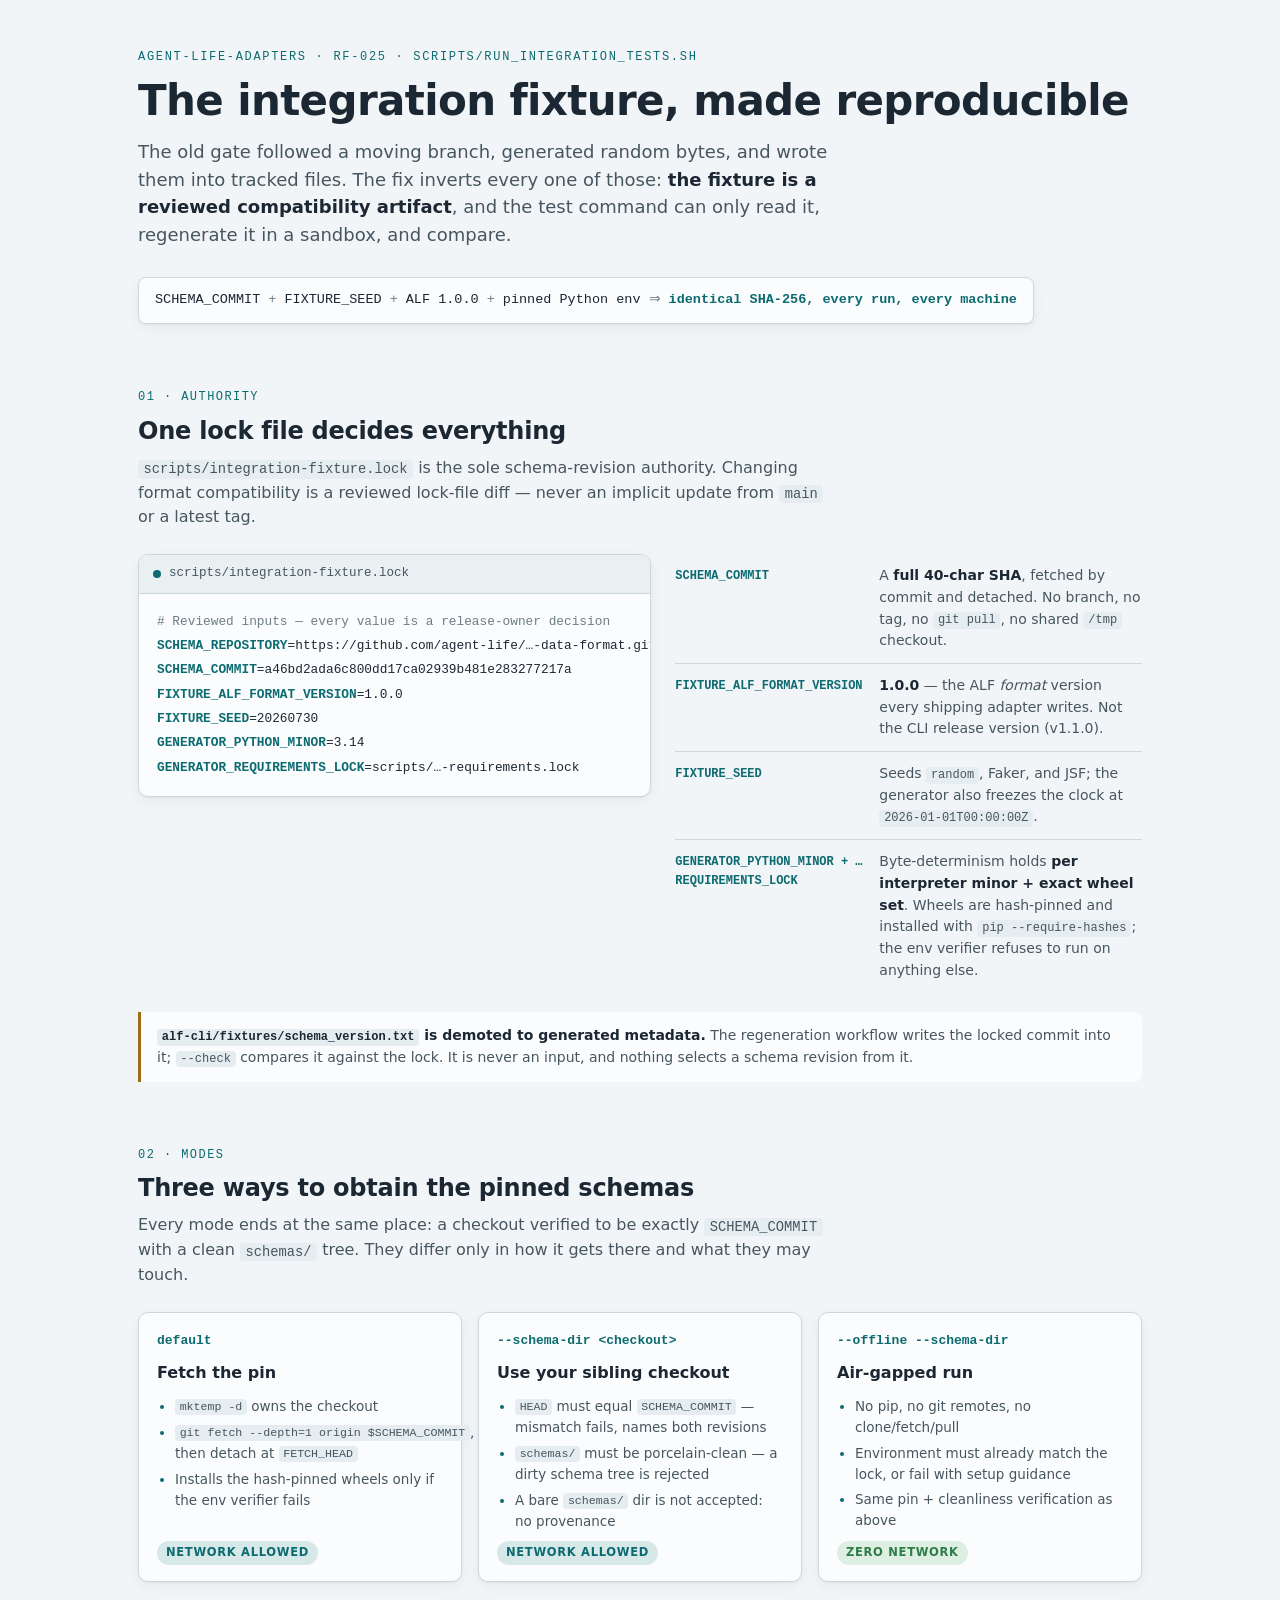
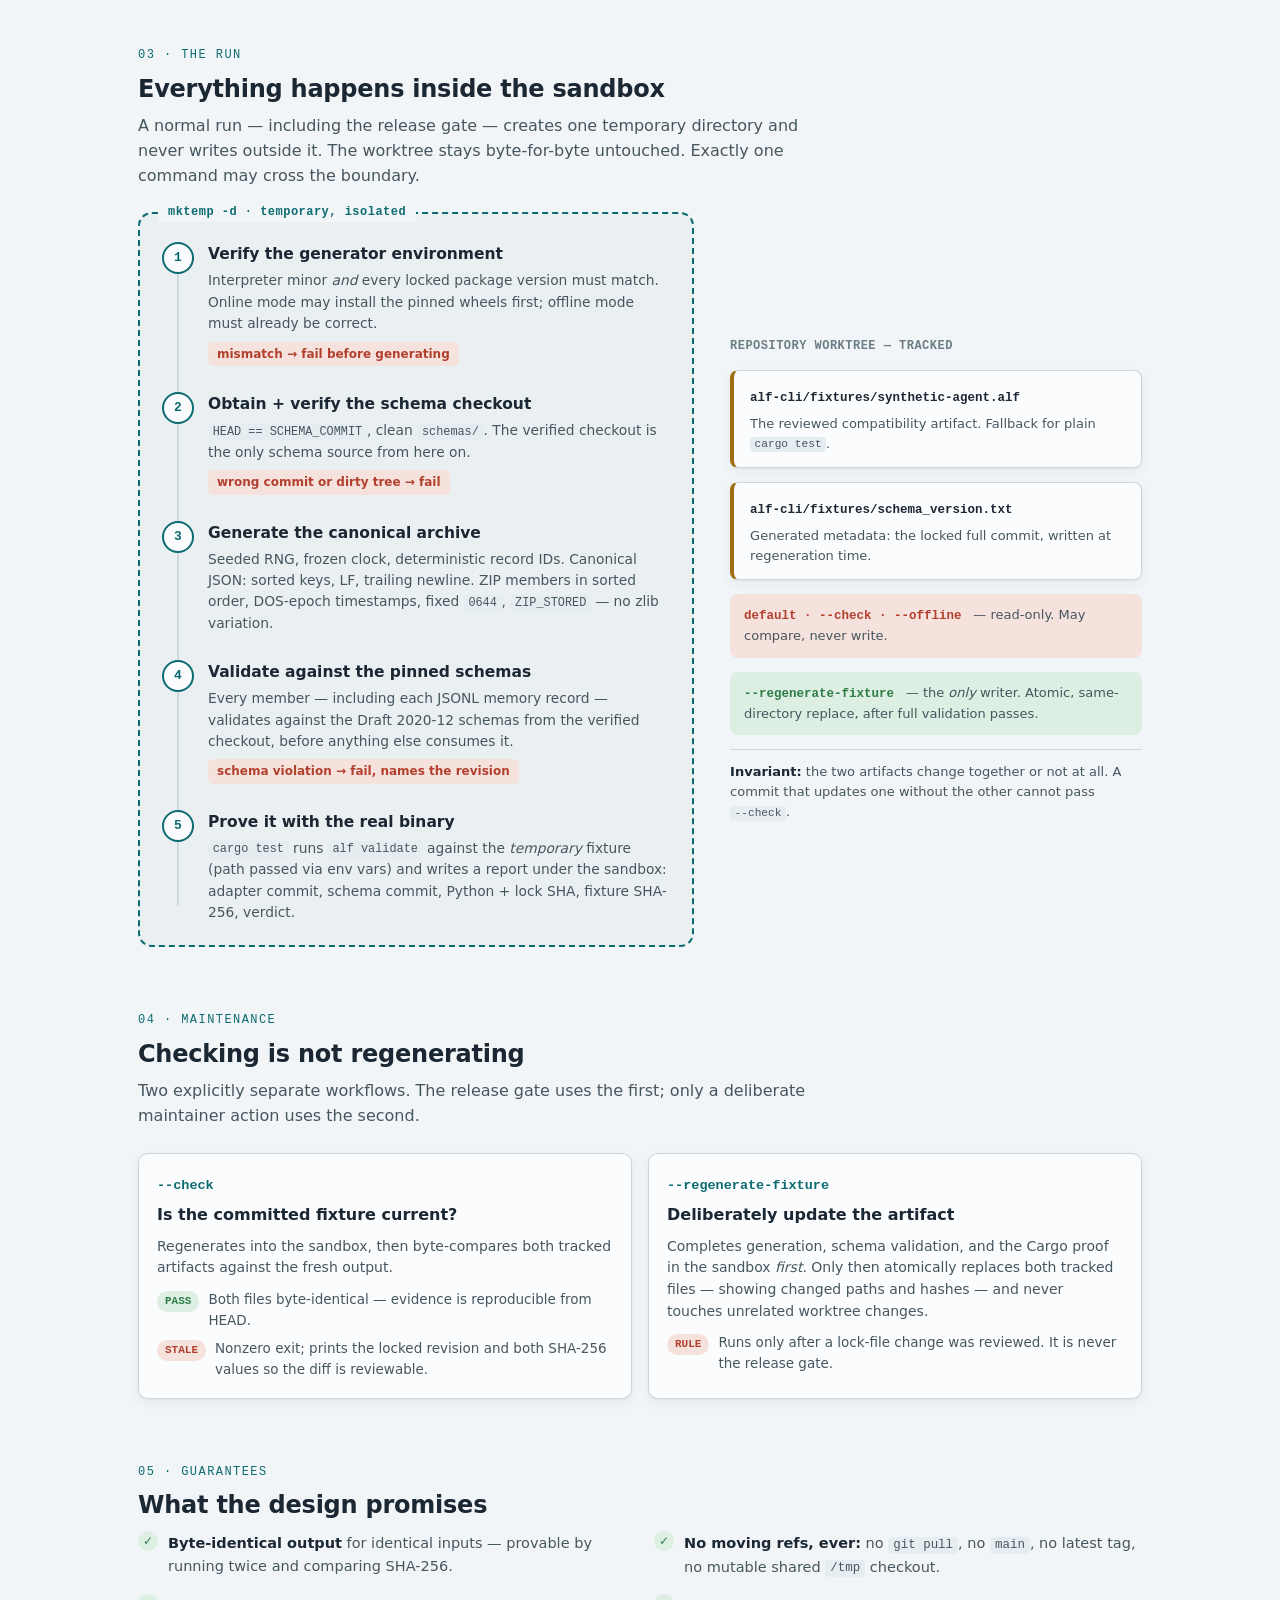
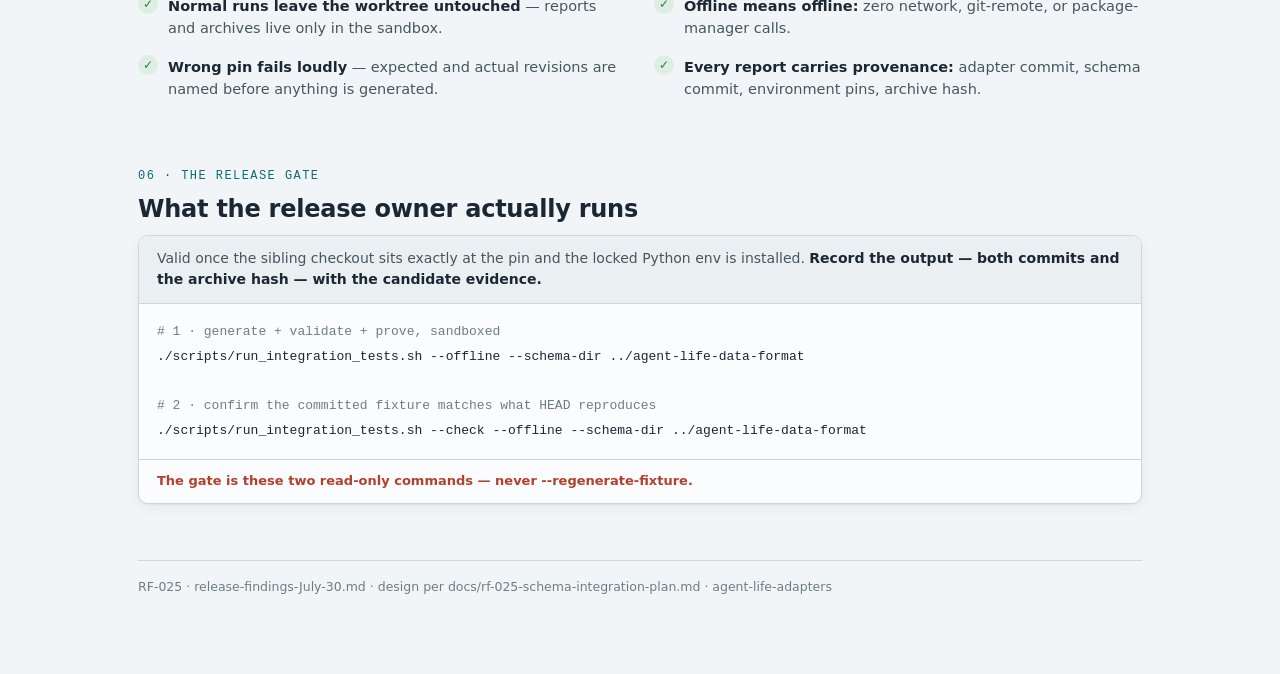
==== docs/rf-025-schema-integration-infographic.html @ 5b7ad51e "Add RF-025 schema integration infographic HTML document" ====
<!doctype html>
<html lang="en">
<head>
<meta charset="utf-8">
<meta name="viewport" content="width=device-width, initial-scale=1">
<title>RF-025 — Pinned Schema Integration</title>
</head>
<body>
<style>
  :root {
    --ground: #F2F5F7;
    --panel: #FBFCFD;
    --panel-2: #EAEFF2;
    --ink: #1B2733;
    --ink-soft: #46565f;
    --ink-faint: #6d7d86;
    --line: #cdd8dd;
    --accent: #0C6B70;
    --accent-soft: #d7e8e8;
    --ok: #2E7D46;
    --warn: #A06E12;
    --fail: #B3402E;
    --fail-soft: #f5e2dd;
    --ok-soft: #ddeee2;
    --mono-bg: #e6edf0;
    --shadow: 0 1px 2px rgba(27,39,51,.06), 0 4px 14px rgba(27,39,51,.05);
  }
  @media (prefers-color-scheme: dark) {
    :root {
      --ground: #0F1517;
      --panel: #161E21;
      --panel-2: #1c2629;
      --ink: #DCE5E4;
      --ink-soft: #a7b6b6;
      --ink-faint: #7d8d8d;
      --line: #2c393d;
      --accent: #4FC1B7;
      --accent-soft: #17383a;
      --ok: #5BBF7E;
      --warn: #D9A84E;
      --fail: #E07B66;
      --fail-soft: #3a221d;
      --ok-soft: #1c3226;
      --mono-bg: #101a1c;
      --shadow: 0 1px 2px rgba(0,0,0,.4), 0 4px 14px rgba(0,0,0,.3);
    }
  }
  :root[data-theme="dark"] {
    --ground: #0F1517;
    --panel: #161E21;
    --panel-2: #1c2629;
    --ink: #DCE5E4;
    --ink-soft: #a7b6b6;
    --ink-faint: #7d8d8d;
    --line: #2c393d;
    --accent: #4FC1B7;
    --accent-soft: #17383a;
    --ok: #5BBF7E;
    --warn: #D9A84E;
    --fail: #E07B66;
    --fail-soft: #3a221d;
    --ok-soft: #1c3226;
    --mono-bg: #101a1c;
    --shadow: 0 1px 2px rgba(0,0,0,.4), 0 4px 14px rgba(0,0,0,.3);
  }
  :root[data-theme="light"] {
    --ground: #F2F5F7;
    --panel: #FBFCFD;
    --panel-2: #EAEFF2;
    --ink: #1B2733;
    --ink-soft: #46565f;
    --ink-faint: #6d7d86;
    --line: #cdd8dd;
    --accent: #0C6B70;
    --accent-soft: #d7e8e8;
    --ok: #2E7D46;
    --warn: #A06E12;
    --fail: #B3402E;
    --fail-soft: #f5e2dd;
    --ok-soft: #ddeee2;
    --mono-bg: #e6edf0;
    --shadow: 0 1px 2px rgba(27,39,51,.06), 0 4px 14px rgba(27,39,51,.05);
  }

  * { box-sizing: border-box; }
  body {
    margin: 0;
    background: var(--ground);
    color: var(--ink);
    font-family: "Avenir Next", "Segoe UI", system-ui, -apple-system, sans-serif;
    line-height: 1.55;
    font-size: 16px;
  }
  .wrap { max-width: 1060px; margin: 0 auto; padding: 48px 28px 80px; }

  code, .mono {
    font-family: ui-monospace, "SF Mono", "Cascadia Code", Menlo, Consolas, monospace;
    font-size: .86em;
  }
  code {
    background: var(--mono-bg);
    padding: .12em .4em;
    border-radius: 4px;
    white-space: nowrap;
  }

  /* ---------- header ---------- */
  .eyebrow {
    font-family: ui-monospace, "SF Mono", Menlo, Consolas, monospace;
    font-size: 12px;
    letter-spacing: .14em;
    text-transform: uppercase;
    color: var(--accent);
    margin: 0 0 10px;
  }
  h1 {
    font-size: clamp(28px, 4.5vw, 42px);
    line-height: 1.12;
    margin: 0 0 14px;
    font-weight: 700;
    letter-spacing: -.015em;
    text-wrap: balance;
  }
  .thesis {
    font-size: 18px;
    color: var(--ink-soft);
    max-width: 62ch;
    margin: 0 0 8px;
  }
  .thesis strong { color: var(--ink); }
  .formula {
    display: inline-flex;
    flex-wrap: wrap;
    align-items: center;
    gap: 8px;
    margin-top: 20px;
    padding: 12px 16px;
    background: var(--panel);
    border: 1px solid var(--line);
    border-radius: 8px;
    box-shadow: var(--shadow);
    font-family: ui-monospace, "SF Mono", Menlo, Consolas, monospace;
    font-size: 13.5px;
  }
  .formula .op { color: var(--ink-faint); }
  .formula .in { color: var(--ink); }
  .formula .out { color: var(--accent); font-weight: 700; }

  /* ---------- sections ---------- */
  section { margin-top: 64px; }
  .sec-label {
    display: flex;
    align-items: baseline;
    gap: 12px;
    margin-bottom: 6px;
  }
  .sec-label .kicker {
    font-family: ui-monospace, "SF Mono", Menlo, Consolas, monospace;
    font-size: 12px;
    letter-spacing: .12em;
    text-transform: uppercase;
    color: var(--accent);
  }
  h2 {
    font-size: 24px;
    margin: 0 0 6px;
    letter-spacing: -.01em;
    text-wrap: balance;
  }
  .sec-intro { color: var(--ink-soft); max-width: 68ch; margin: 0 0 24px; }
  .sec-intro code { white-space: normal; }

  /* ---------- lock file card ---------- */
  .authority { display: grid; grid-template-columns: minmax(0, 1.1fr) minmax(0, 1fr); gap: 24px; align-items: start; }
  .filecard {
    background: var(--panel);
    border: 1px solid var(--line);
    border-radius: 10px;
    box-shadow: var(--shadow);
    overflow: hidden;
  }
  .filecard .tab {
    display: flex;
    align-items: center;
    gap: 8px;
    padding: 9px 14px;
    border-bottom: 1px solid var(--line);
    background: var(--panel-2);
    font-family: ui-monospace, "SF Mono", Menlo, Consolas, monospace;
    font-size: 12.5px;
    color: var(--ink-soft);
  }
  .filecard .tab .dot { width: 8px; height: 8px; border-radius: 50%; background: var(--accent); flex: none; }
  .filecard pre {
    margin: 0;
    padding: 16px 18px;
    font-family: ui-monospace, "SF Mono", Menlo, Consolas, monospace;
    font-size: 12.8px;
    line-height: 1.9;
    overflow-x: auto;
  }
  .filecard .k { color: var(--accent); font-weight: 600; }
  .filecard .v { color: var(--ink); }
  .filecard .c { color: var(--ink-faint); }
  .keynotes { display: flex; flex-direction: column; gap: 0; }
  .keynote {
    padding: 11px 0;
    border-bottom: 1px solid var(--line);
    display: grid;
    grid-template-columns: 190px minmax(0,1fr);
    gap: 14px;
    font-size: 14px;
  }
  .keynote:last-child { border-bottom: none; }
  .keynote .term {
    font-family: ui-monospace, "SF Mono", Menlo, Consolas, monospace;
    font-size: 12px;
    color: var(--accent);
    font-weight: 600;
    padding-top: 2px;
    overflow-wrap: break-word;
  }
  .keynote .def { color: var(--ink-soft); }
  .keynote .def strong { color: var(--ink); font-weight: 600; }

  .demoted {
    margin-top: 20px;
    padding: 13px 16px;
    border-left: 3px solid var(--warn);
    background: var(--panel);
    border-radius: 0 8px 8px 0;
    font-size: 14px;
    color: var(--ink-soft);
  }
  .demoted strong { color: var(--ink); }

  /* ---------- mode cards ---------- */
  .modes { display: grid; grid-template-columns: repeat(3, minmax(0,1fr)); gap: 16px; }
  .mode {
    background: var(--panel);
    border: 1px solid var(--line);
    border-radius: 10px;
    box-shadow: var(--shadow);
    padding: 18px 18px 16px;
    display: flex;
    flex-direction: column;
    gap: 10px;
  }
  .mode .flag {
    font-family: ui-monospace, "SF Mono", Menlo, Consolas, monospace;
    font-size: 13px;
    font-weight: 700;
    color: var(--accent);
  }
  .mode h3 { margin: 0; font-size: 16px; }
  .mode p { margin: 0; font-size: 14px; color: var(--ink-soft); }
  .mode ul { margin: 0; padding-left: 18px; font-size: 13.5px; color: var(--ink-soft); display: flex; flex-direction: column; gap: 5px; }
  .mode li::marker { color: var(--accent); }
  .netbadge {
    align-self: flex-start;
    margin-top: auto;
    font-size: 11.5px;
    font-weight: 600;
    letter-spacing: .06em;
    text-transform: uppercase;
    padding: 3px 9px;
    border-radius: 99px;
  }
  .net-yes { background: var(--accent-soft); color: var(--accent); }
  .net-no  { background: var(--ok-soft); color: var(--ok); }

  /* ---------- pipeline diagram ---------- */
  .runbox { display: grid; grid-template-columns: minmax(0, 1.35fr) minmax(0, 1fr); gap: 0 36px; align-items: stretch; position: relative; }
  .tempzone {
    border: 2px dashed var(--accent);
    border-radius: 14px;
    padding: 20px 22px 22px;
    position: relative;
    background: color-mix(in srgb, var(--accent) 3%, transparent);
  }
  .tempzone > .zonelabel {
    position: absolute;
    top: -11px;
    left: 18px;
    background: var(--ground);
    padding: 0 10px;
    font-family: ui-monospace, "SF Mono", Menlo, Consolas, monospace;
    font-size: 12px;
    font-weight: 700;
    color: var(--accent);
    letter-spacing: .04em;
  }
  .steps { list-style: none; margin: 8px 0 0; padding: 0; position: relative; }
  .steps::before {
    content: "";
    position: absolute;
    left: 15px; top: 18px; bottom: 18px;
    width: 2px;
    background: var(--line);
  }
  .step {
    position: relative;
    padding: 0 0 22px 46px;
  }
  .step:last-child { padding-bottom: 0; }
  .step .num {
    position: absolute;
    left: 0; top: 0;
    width: 32px; height: 32px;
    border-radius: 50%;
    background: var(--panel);
    border: 2px solid var(--accent);
    color: var(--accent);
    font-family: ui-monospace, "SF Mono", Menlo, Consolas, monospace;
    font-size: 13px;
    font-weight: 700;
    display: flex;
    align-items: center;
    justify-content: center;
  }
  .step h4 { margin: 4px 0 4px; font-size: 15.5px; }
  .step p { margin: 0; font-size: 13.8px; color: var(--ink-soft); max-width: 56ch; }
  .step p code { white-space: normal; }
  .step .gate {
    display: inline-block;
    margin-top: 7px;
    font-size: 12px;
    font-weight: 600;
    color: var(--fail);
    background: var(--fail-soft);
    border-radius: 5px;
    padding: 3px 9px;
  }

  .repozone { display: flex; flex-direction: column; gap: 14px; justify-content: center; }
  .repozone .zonetitle {
    font-family: ui-monospace, "SF Mono", Menlo, Consolas, monospace;
    font-size: 12px;
    font-weight: 700;
    letter-spacing: .04em;
    color: var(--ink-faint);
    text-transform: uppercase;
  }
  .artifact {
    background: var(--panel);
    border: 1px solid var(--line);
    border-left: 4px solid var(--warn);
    border-radius: 8px;
    box-shadow: var(--shadow);
    padding: 13px 16px;
  }
  .artifact .path {
    font-family: ui-monospace, "SF Mono", Menlo, Consolas, monospace;
    font-size: 12.5px;
    font-weight: 700;
    color: var(--ink);
    overflow-wrap: break-word;
  }
  .artifact p { margin: 5px 0 0; font-size: 13px; color: var(--ink-soft); }
  .crossing {
    border-radius: 8px;
    padding: 11px 14px;
    font-size: 13px;
  }
  .crossing .arrow {
    font-family: ui-monospace, "SF Mono", Menlo, Consolas, monospace;
    font-weight: 700;
    font-size: 12.5px;
  }
  .crossing.allowed { background: var(--ok-soft); color: var(--ok); }
  .crossing.blocked { background: var(--fail-soft); color: var(--fail); }
  .crossing span.rest { color: var(--ink-soft); }
  .together {
    font-size: 13px;
    color: var(--ink-soft);
    border-top: 1px solid var(--line);
    padding-top: 12px;
  }
  .together strong { color: var(--ink); }

  /* ---------- maintenance ---------- */
  .maint { display: grid; grid-template-columns: repeat(2, minmax(0,1fr)); gap: 16px; }
  .maintcard {
    background: var(--panel);
    border: 1px solid var(--line);
    border-radius: 10px;
    box-shadow: var(--shadow);
    padding: 18px;
  }
  .maintcard .flag {
    font-family: ui-monospace, "SF Mono", Menlo, Consolas, monospace;
    font-size: 13.5px;
    font-weight: 700;
    color: var(--accent);
  }
  .maintcard h3 { margin: 6px 0 8px; font-size: 16px; }
  .maintcard p { margin: 0 0 10px; font-size: 14px; color: var(--ink-soft); }
  .verdicts { display: flex; flex-direction: column; gap: 7px; font-size: 13.5px; }
  .verdict { display: flex; gap: 9px; align-items: baseline; }
  .verdict .pill {
    flex: none;
    font-family: ui-monospace, "SF Mono", Menlo, Consolas, monospace;
    font-size: 11px;
    font-weight: 700;
    padding: 2px 8px;
    border-radius: 99px;
  }
  .pill-ok { background: var(--ok-soft); color: var(--ok); }
  .pill-fail { background: var(--fail-soft); color: var(--fail); }
  .verdict span:last-child { color: var(--ink-soft); }

  /* ---------- guarantees ---------- */
  .guarantees { display: grid; grid-template-columns: repeat(2, minmax(0,1fr)); gap: 12px 28px; margin: 0; padding: 0; list-style: none; }
  .guarantees li {
    position: relative;
    padding: 2px 0 2px 30px;
    font-size: 14.5px;
    color: var(--ink-soft);
  }
  .guarantees li strong { color: var(--ink); }
  .guarantees li::before {
    content: "✓";
    position: absolute;
    left: 0; top: 1px;
    width: 20px; height: 20px;
    border-radius: 50%;
    background: var(--ok-soft);
    color: var(--ok);
    font-size: 12px;
    font-weight: 700;
    display: flex;
    align-items: center;
    justify-content: center;
  }

  /* ---------- release gate footer ---------- */
  .gatebox {
    background: var(--panel);
    border: 1px solid var(--line);
    border-radius: 10px;
    box-shadow: var(--shadow);
    overflow: hidden;
  }
  .gatebox .head {
    padding: 12px 18px;
    border-bottom: 1px solid var(--line);
    background: var(--panel-2);
    font-size: 14px;
    color: var(--ink-soft);
  }
  .gatebox .head strong { color: var(--ink); }
  .gatebox pre {
    margin: 0;
    padding: 16px 18px;
    font-family: ui-monospace, "SF Mono", Menlo, Consolas, monospace;
    font-size: 13px;
    line-height: 1.9;
    overflow-x: auto;
    color: var(--ink);
  }
  .gatebox pre .cmt { color: var(--ink-faint); }
  .gatebox .foot {
    padding: 11px 18px;
    border-top: 1px solid var(--line);
    font-size: 13px;
    color: var(--fail);
    font-weight: 600;
  }

  footer.colophon {
    margin-top: 56px;
    font-size: 12.5px;
    color: var(--ink-faint);
    border-top: 1px solid var(--line);
    padding-top: 16px;
  }

  @media (max-width: 860px) {
    .authority, .runbox, .maint { grid-template-columns: 1fr; }
    .modes { grid-template-columns: 1fr; }
    .guarantees { grid-template-columns: 1fr; }
    .repozone { margin-top: 26px; }
    .keynote { grid-template-columns: 1fr; gap: 2px; }
  }
  @media (prefers-reduced-motion: no-preference) {
    .mode, .maintcard, .artifact { transition: transform .15s ease; }
  }
</style>


<div class="wrap">
  <header>
    <p class="eyebrow">agent-life-adapters · RF-025 · scripts/run_integration_tests.sh</p>
    <h1>The integration fixture, made reproducible</h1>
    <p class="thesis">
      The old gate followed a moving branch, generated random bytes, and wrote them into tracked files.
      The fix inverts every one of those: <strong>the fixture is a reviewed compatibility artifact</strong>,
      and the test command can only read it, regenerate it in a sandbox, and compare.
    </p>
    <div class="formula" role="img" aria-label="Determinism formula: schema commit plus seed plus format version plus pinned Python environment yields the same SHA-256 every run">
      <span class="in">SCHEMA_COMMIT</span><span class="op">+</span>
      <span class="in">FIXTURE_SEED</span><span class="op">+</span>
      <span class="in">ALF&nbsp;1.0.0</span><span class="op">+</span>
      <span class="in">pinned&nbsp;Python&nbsp;env</span>
      <span class="op">⇒</span>
      <span class="out">identical SHA-256, every run, every machine</span>
    </div>
  </header>

  <section>
    <div class="sec-label"><span class="kicker">01 · Authority</span></div>
    <h2>One lock file decides everything</h2>
    <p class="sec-intro">
      <code>scripts/integration-fixture.lock</code> is the sole schema-revision authority.
      Changing format compatibility is a reviewed lock-file diff — never an implicit update from
      <code>main</code> or a latest tag.
    </p>
    <div class="authority">
      <div class="filecard">
        <div class="tab"><span class="dot"></span>scripts/integration-fixture.lock</div>
        <pre><span class="c"># Reviewed inputs — every value is a release-owner decision</span>
<span class="k">SCHEMA_REPOSITORY</span><span class="v">=https://github.com/agent-life/…-data-format.git</span>
<span class="k">SCHEMA_COMMIT</span><span class="v">=a46bd2ada6c800dd17ca02939b481e283277217a</span>
<span class="k">FIXTURE_ALF_FORMAT_VERSION</span><span class="v">=1.0.0</span>
<span class="k">FIXTURE_SEED</span><span class="v">=20260730</span>
<span class="k">GENERATOR_PYTHON_MINOR</span><span class="v">=3.14</span>
<span class="k">GENERATOR_REQUIREMENTS_LOCK</span><span class="v">=scripts/…-requirements.lock</span></pre>
      </div>
      <div class="keynotes">
        <div class="keynote">
          <span class="term">SCHEMA_COMMIT</span>
          <span class="def">A <strong>full 40-char SHA</strong>, fetched by commit and detached. No branch, no tag, no <code>git pull</code>, no shared <code>/tmp</code> checkout.</span>
        </div>
        <div class="keynote">
          <span class="term">FIXTURE_ALF_FORMAT_VERSION</span>
          <span class="def"><strong>1.0.0</strong> — the ALF <em>format</em> version every shipping adapter writes. Not the CLI release version (v1.1.0).</span>
        </div>
        <div class="keynote">
          <span class="term">FIXTURE_SEED</span>
          <span class="def">Seeds <code>random</code>, Faker, and JSF; the generator also freezes the clock at <code>2026-01-01T00:00:00Z</code>.</span>
        </div>
        <div class="keynote">
          <span class="term">GENERATOR_PYTHON_MINOR + …REQUIREMENTS_LOCK</span>
          <span class="def">Byte-determinism holds <strong>per interpreter minor + exact wheel set</strong>. Wheels are hash-pinned and installed with <code>pip --require-hashes</code>; the env verifier refuses to run on anything else.</span>
        </div>
      </div>
    </div>
    <div class="demoted">
      <strong><code>alf-cli/fixtures/schema_version.txt</code> is demoted to generated metadata.</strong>
      The regeneration workflow writes the locked commit into it; <code>--check</code> compares it against the lock.
      It is never an input, and nothing selects a schema revision from it.
    </div>
  </section>

  <section>
    <div class="sec-label"><span class="kicker">02 · Modes</span></div>
    <h2>Three ways to obtain the pinned schemas</h2>
    <p class="sec-intro">Every mode ends at the same place: a checkout verified to be exactly <code>SCHEMA_COMMIT</code> with a clean <code>schemas/</code> tree. They differ only in how it gets there and what they may touch.</p>
    <div class="modes">
      <div class="mode">
        <span class="flag">default</span>
        <h3>Fetch the pin</h3>
        <ul>
          <li><code>mktemp -d</code> owns the checkout</li>
          <li><code>git fetch --depth=1 origin $SCHEMA_COMMIT</code>, then detach at <code>FETCH_HEAD</code></li>
          <li>Installs the hash-pinned wheels only if the env verifier fails</li>
        </ul>
        <span class="netbadge net-yes">network allowed</span>
      </div>
      <div class="mode">
        <span class="flag">--schema-dir &lt;checkout&gt;</span>
        <h3>Use your sibling checkout</h3>
        <ul>
          <li><code>HEAD</code> must equal <code>SCHEMA_COMMIT</code> — mismatch fails, names both revisions</li>
          <li><code>schemas/</code> must be porcelain-clean — a dirty schema tree is rejected</li>
          <li>A bare <code>schemas/</code> dir is not accepted: no provenance</li>
        </ul>
        <span class="netbadge net-yes">network allowed</span>
      </div>
      <div class="mode">
        <span class="flag">--offline --schema-dir</span>
        <h3>Air-gapped run</h3>
        <ul>
          <li>No pip, no git remotes, no clone/fetch/pull</li>
          <li>Environment must already match the lock, or fail with setup guidance</li>
          <li>Same pin + cleanliness verification as above</li>
        </ul>
        <span class="netbadge net-no">zero network</span>
      </div>
    </div>
  </section>

  <section>
    <div class="sec-label"><span class="kicker">03 · The run</span></div>
    <h2>Everything happens inside the sandbox</h2>
    <p class="sec-intro">
      A normal run — including the release gate — creates one temporary directory and never writes
      outside it. The worktree stays byte-for-byte untouched. Exactly one command may cross the boundary.
    </p>
    <div class="runbox">
      <div class="tempzone">
        <span class="zonelabel">mktemp -d · temporary, isolated</span>
        <ol class="steps">
          <li class="step">
            <span class="num">1</span>
            <h4>Verify the generator environment</h4>
            <p>Interpreter minor <em>and</em> every locked package version must match. Online mode may install the pinned wheels first; offline mode must already be correct.</p>
            <span class="gate">mismatch → fail before generating</span>
          </li>
          <li class="step">
            <span class="num">2</span>
            <h4>Obtain + verify the schema checkout</h4>
            <p><code>HEAD == SCHEMA_COMMIT</code>, clean <code>schemas/</code>. The verified checkout is the only schema source from here on.</p>
            <span class="gate">wrong commit or dirty tree → fail</span>
          </li>
          <li class="step">
            <span class="num">3</span>
            <h4>Generate the canonical archive</h4>
            <p>Seeded RNG, frozen clock, deterministic record IDs. Canonical JSON: sorted keys, LF, trailing newline. ZIP members in sorted order, DOS-epoch timestamps, fixed <code>0644</code>, <code>ZIP_STORED</code> — no zlib variation.</p>
          </li>
          <li class="step">
            <span class="num">4</span>
            <h4>Validate against the pinned schemas</h4>
            <p>Every member — including each JSONL memory record — validates against the Draft 2020-12 schemas from the verified checkout, before anything else consumes it.</p>
            <span class="gate">schema violation → fail, names the revision</span>
          </li>
          <li class="step">
            <span class="num">5</span>
            <h4>Prove it with the real binary</h4>
            <p><code>cargo test</code> runs <code>alf validate</code> against the <em>temporary</em> fixture (path passed via env vars) and writes a report under the sandbox: adapter commit, schema commit, Python + lock SHA, fixture SHA-256, verdict.</p>
          </li>
        </ol>
      </div>
      <div class="repozone">
        <span class="zonetitle">Repository worktree — tracked</span>
        <div class="artifact">
          <span class="path">alf-cli/fixtures/synthetic-agent.alf</span>
          <p>The reviewed compatibility artifact. Fallback for plain <code>cargo test</code>.</p>
        </div>
        <div class="artifact">
          <span class="path">alf-cli/fixtures/schema_version.txt</span>
          <p>Generated metadata: the locked full commit, written at regeneration time.</p>
        </div>
        <div class="crossing blocked">
          <span class="arrow">default · --check · --offline&nbsp;</span>
          <span class="rest">— read-only. May compare, never write.</span>
        </div>
        <div class="crossing allowed">
          <span class="arrow">--regenerate-fixture&nbsp;</span>
          <span class="rest">— the <em>only</em> writer. Atomic, same-directory replace, after full validation passes.</span>
        </div>
        <div class="together">
          <strong>Invariant:</strong> the two artifacts change together or not at all.
          A commit that updates one without the other cannot pass <code>--check</code>.
        </div>
      </div>
    </div>
  </section>

  <section>
    <div class="sec-label"><span class="kicker">04 · Maintenance</span></div>
    <h2>Checking is not regenerating</h2>
    <p class="sec-intro">Two explicitly separate workflows. The release gate uses the first; only a deliberate maintainer action uses the second.</p>
    <div class="maint">
      <div class="maintcard">
        <span class="flag">--check</span>
        <h3>Is the committed fixture current?</h3>
        <p>Regenerates into the sandbox, then byte-compares both tracked artifacts against the fresh output.</p>
        <div class="verdicts">
          <div class="verdict"><span class="pill pill-ok">PASS</span><span>Both files byte-identical — evidence is reproducible from HEAD.</span></div>
          <div class="verdict"><span class="pill pill-fail">STALE</span><span>Nonzero exit; prints the locked revision and both SHA-256 values so the diff is reviewable.</span></div>
        </div>
      </div>
      <div class="maintcard">
        <span class="flag">--regenerate-fixture</span>
        <h3>Deliberately update the artifact</h3>
        <p>Completes generation, schema validation, and the Cargo proof in the sandbox <em>first</em>. Only then atomically replaces both tracked files — showing changed paths and hashes — and never touches unrelated worktree changes.</p>
        <div class="verdicts">
          <div class="verdict"><span class="pill pill-fail">RULE</span><span>Runs only after a lock-file change was reviewed. It is never the release gate.</span></div>
        </div>
      </div>
    </div>
  </section>

  <section>
    <div class="sec-label"><span class="kicker">05 · Guarantees</span></div>
    <h2>What the design promises</h2>
    <ul class="guarantees">
      <li><strong>Byte-identical output</strong> for identical inputs — provable by running twice and comparing SHA-256.</li>
      <li><strong>No moving refs, ever:</strong> no <code>git pull</code>, no <code>main</code>, no latest tag, no mutable shared <code>/tmp</code> checkout.</li>
      <li><strong>Normal runs leave the worktree untouched</strong> — reports and archives live only in the sandbox.</li>
      <li><strong>Offline means offline:</strong> zero network, git-remote, or package-manager calls.</li>
      <li><strong>Wrong pin fails loudly</strong> — expected and actual revisions are named before anything is generated.</li>
      <li><strong>Every report carries provenance:</strong> adapter commit, schema commit, environment pins, archive hash.</li>
    </ul>
  </section>

  <section>
    <div class="sec-label"><span class="kicker">06 · The release gate</span></div>
    <h2>What the release owner actually runs</h2>
    <div class="gatebox">
      <div class="head">Valid once the sibling checkout sits exactly at the pin and the locked Python env is installed. <strong>Record the output — both commits and the archive hash — with the candidate evidence.</strong></div>
      <pre><span class="cmt"># 1 · generate + validate + prove, sandboxed</span>
./scripts/run_integration_tests.sh --offline --schema-dir ../agent-life-data-format

<span class="cmt"># 2 · confirm the committed fixture matches what HEAD reproduces</span>
./scripts/run_integration_tests.sh --check --offline --schema-dir ../agent-life-data-format</pre>
      <div class="foot">The gate is these two read-only commands — never --regenerate-fixture.</div>
    </div>
  </section>

  <footer class="colophon">
    RF-025 · release-findings-July-30.md · design per docs/rf-025-schema-integration-plan.md · agent-life-adapters
  </footer>
</div>
</body>
</html>
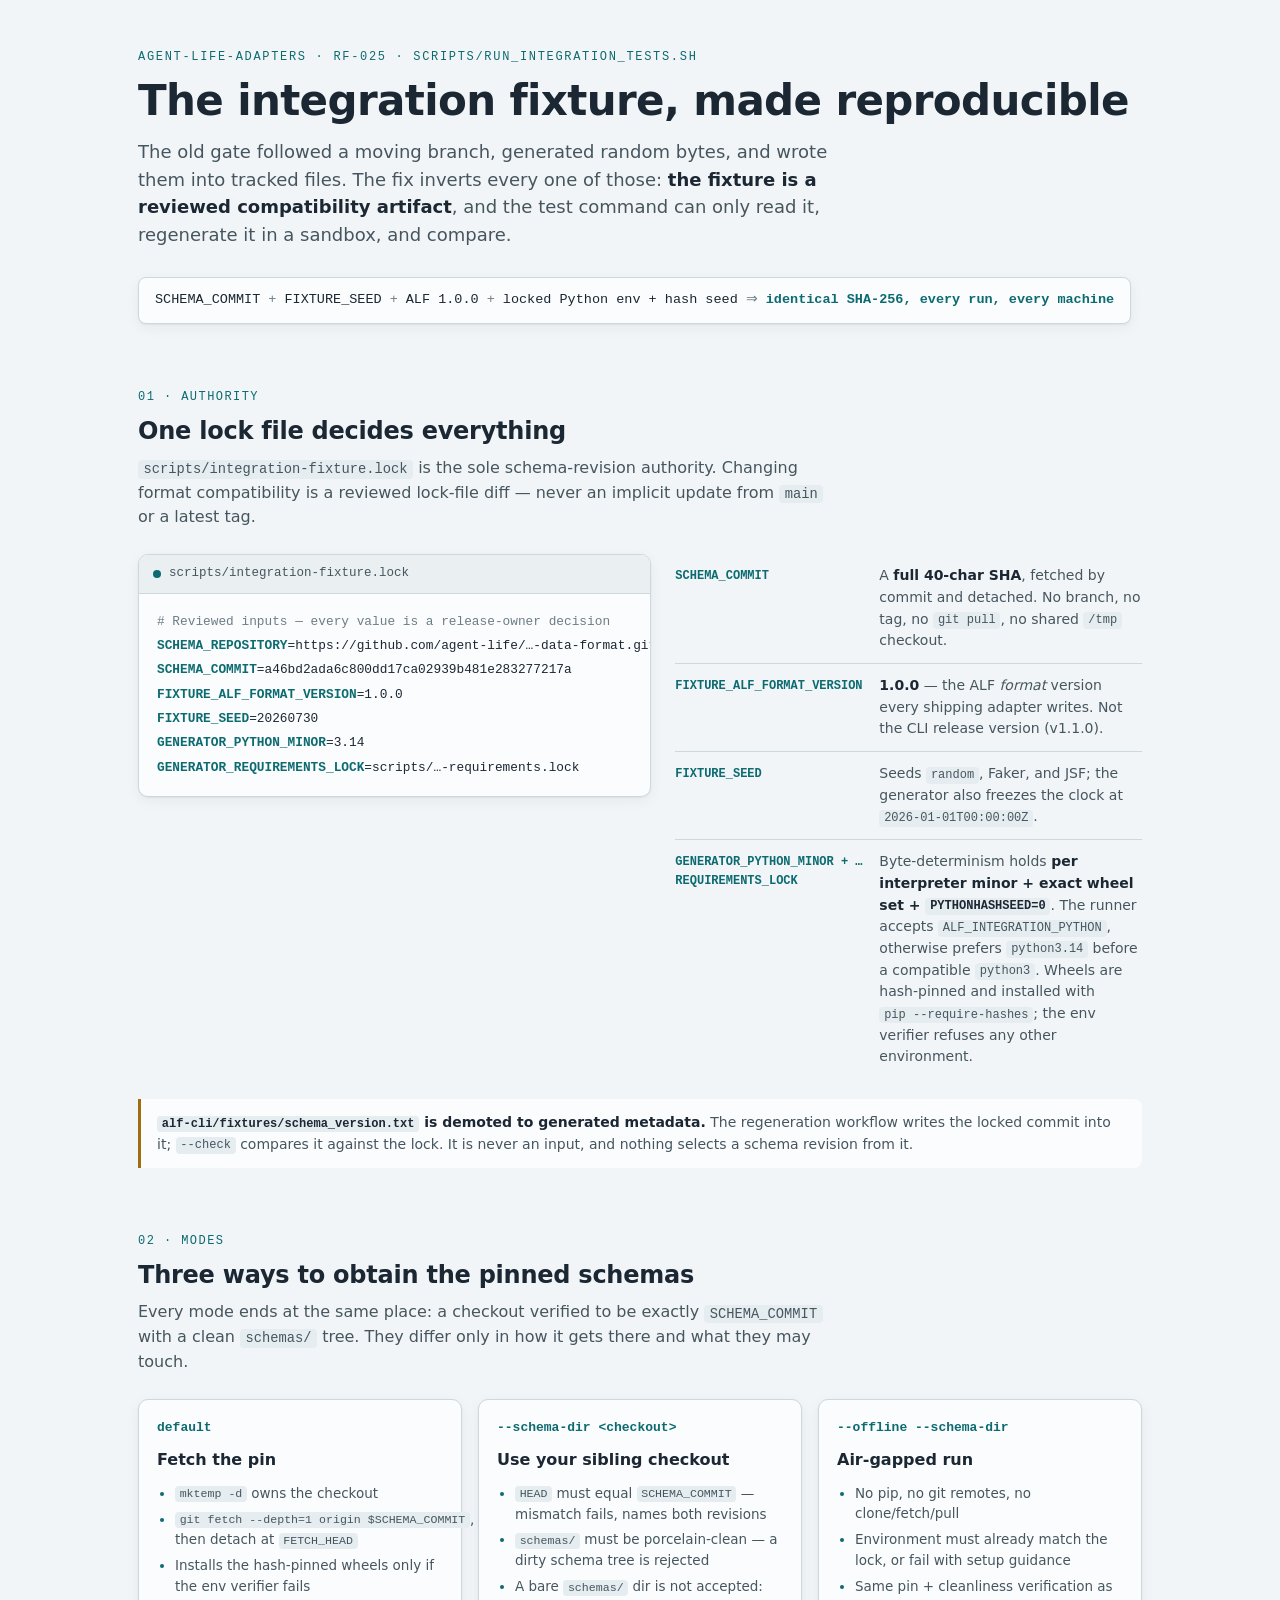
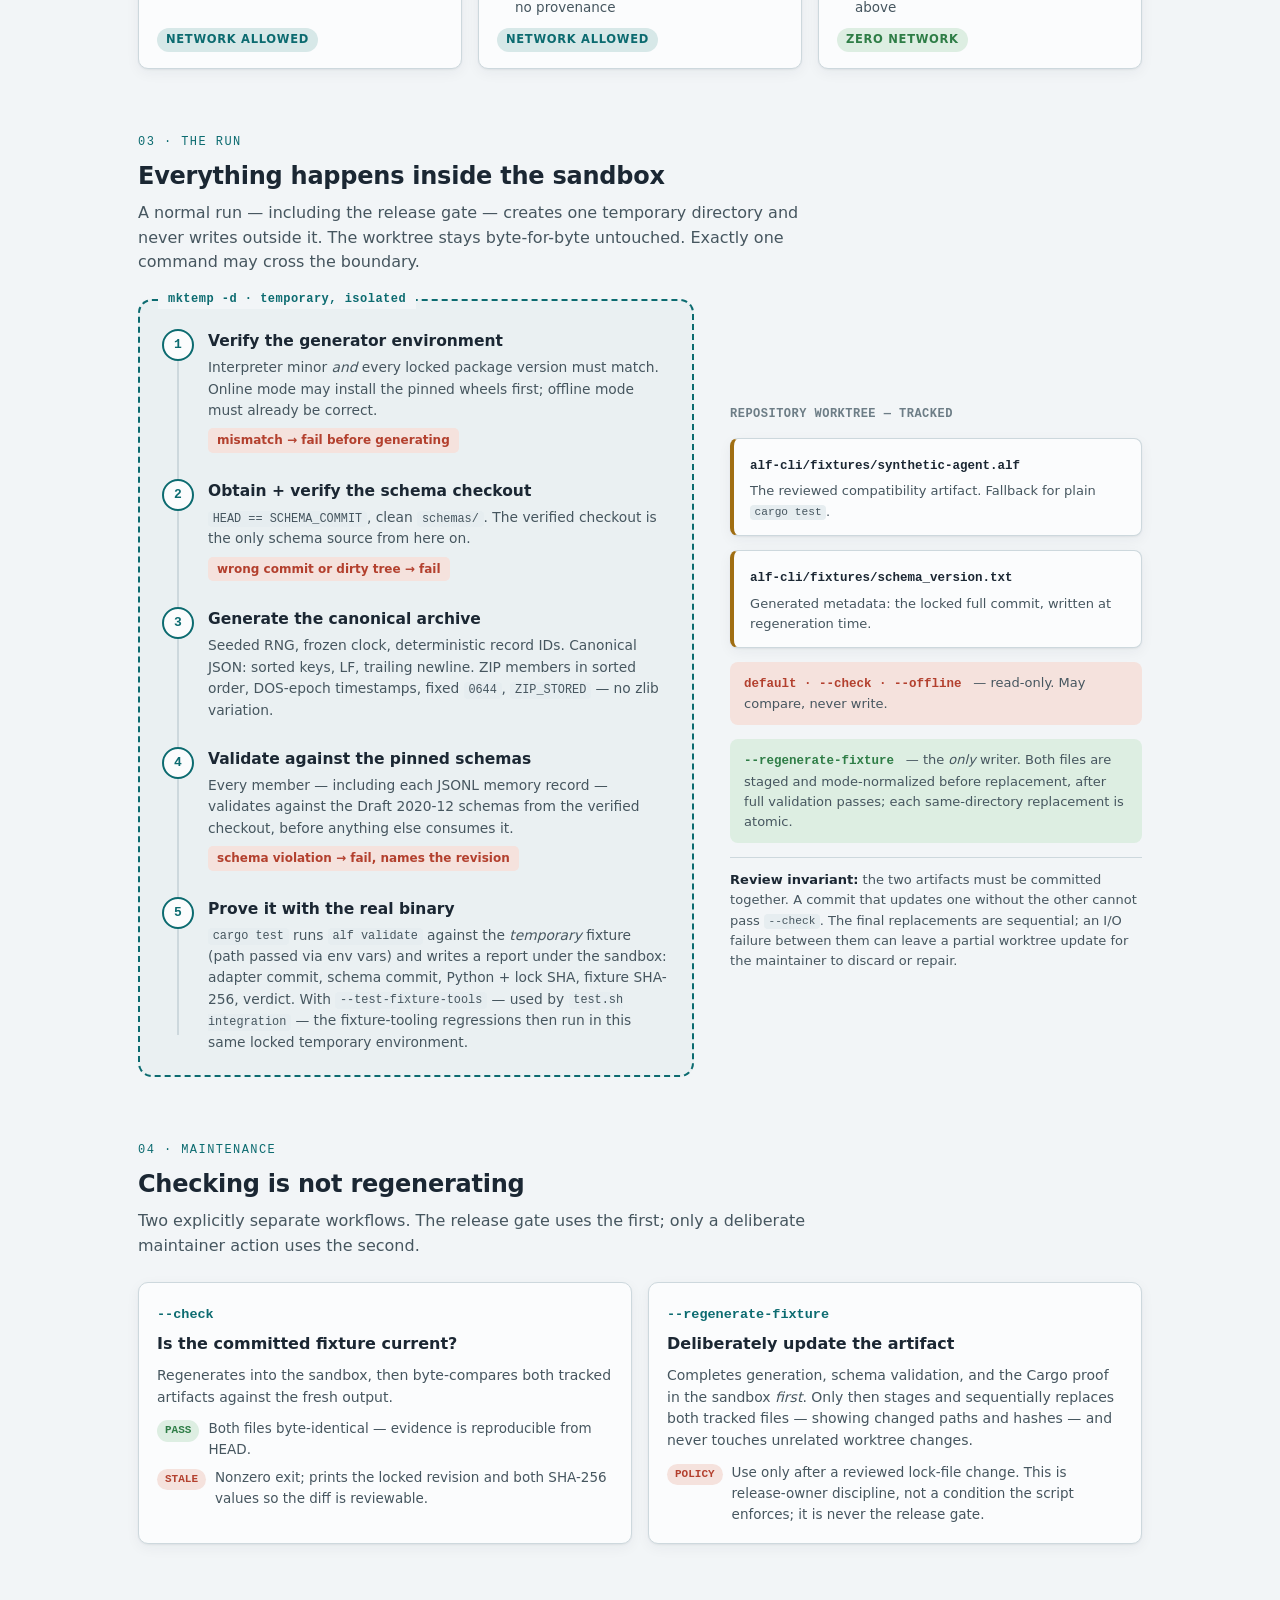
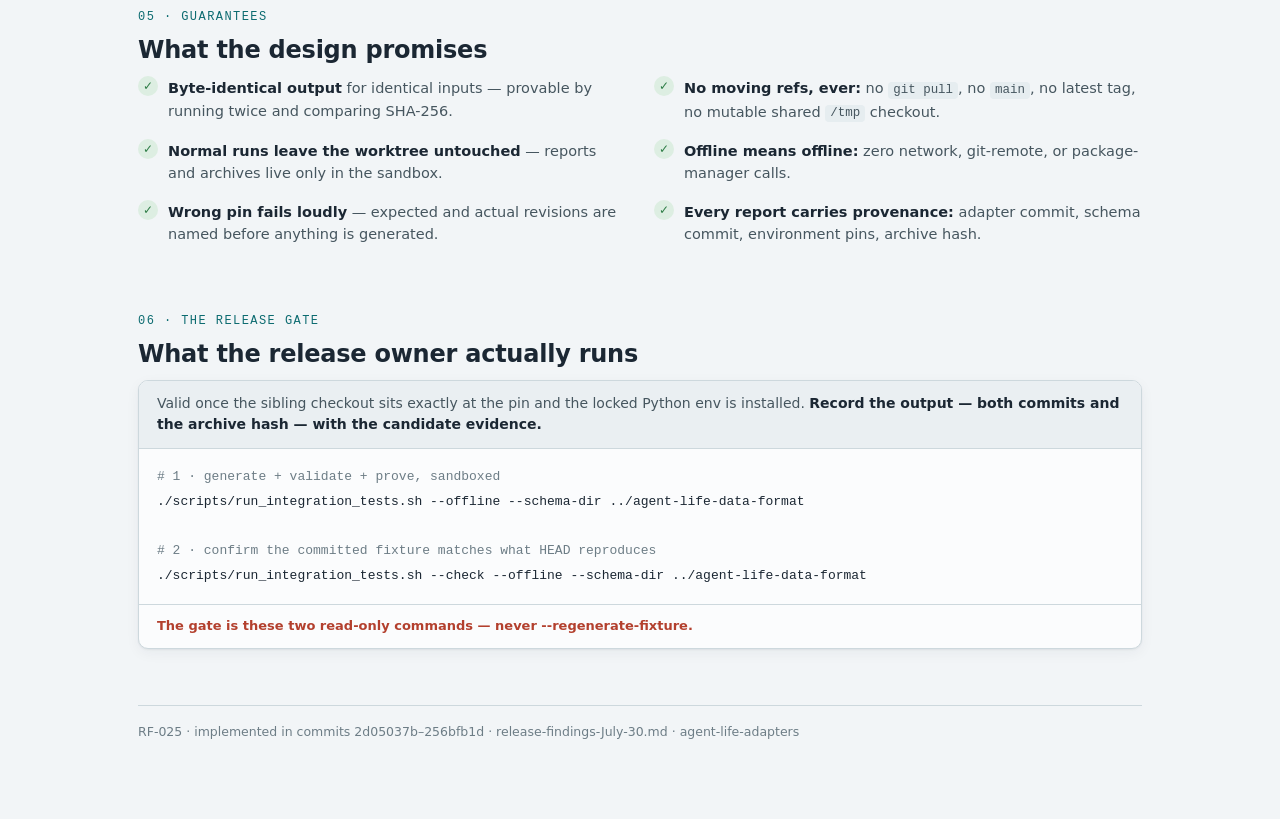
==== commit 6c5b4046: "RF-011: MCP error returns are now within schema" ====
--- a/docs/rf-025-schema-integration-infographic.html
+++ b/docs/rf-025-schema-integration-infographic.html
@@ -497,11 +497,11 @@
       The fix inverts every one of those: <strong>the fixture is a reviewed compatibility artifact</strong>,
       and the test command can only read it, regenerate it in a sandbox, and compare.
     </p>
-    <div class="formula" role="img" aria-label="Determinism formula: schema commit plus seed plus format version plus pinned Python environment yields the same SHA-256 every run">
+    <div class="formula" role="img" aria-label="Determinism formula: schema commit plus seed plus format version plus the locked Python environment and PYTHONHASHSEED yields the same SHA-256 every run">
       <span class="in">SCHEMA_COMMIT</span><span class="op">+</span>
       <span class="in">FIXTURE_SEED</span><span class="op">+</span>
       <span class="in">ALF&nbsp;1.0.0</span><span class="op">+</span>
-      <span class="in">pinned&nbsp;Python&nbsp;env</span>
+      <span class="in">locked&nbsp;Python&nbsp;env&nbsp;+&nbsp;hash&nbsp;seed</span>
       <span class="op">⇒</span>
       <span class="out">identical SHA-256, every run, every machine</span>
     </div>
@@ -541,7 +541,7 @@
         </div>
         <div class="keynote">
           <span class="term">GENERATOR_PYTHON_MINOR + …REQUIREMENTS_LOCK</span>
-          <span class="def">Byte-determinism holds <strong>per interpreter minor + exact wheel set</strong>. Wheels are hash-pinned and installed with <code>pip --require-hashes</code>; the env verifier refuses to run on anything else.</span>
+          <span class="def">Byte-determinism holds <strong>per interpreter minor + exact wheel set + <code>PYTHONHASHSEED=0</code></strong>. The runner accepts <code>ALF_INTEGRATION_PYTHON</code>, otherwise prefers <code>python3.14</code> before a compatible <code>python3</code>. Wheels are hash-pinned and installed with <code>pip --require-hashes</code>; the env verifier refuses any other environment.</span>
         </div>
       </div>
     </div>
@@ -627,7 +627,7 @@
           <li class="step">
             <span class="num">5</span>
             <h4>Prove it with the real binary</h4>
-            <p><code>cargo test</code> runs <code>alf validate</code> against the <em>temporary</em> fixture (path passed via env vars) and writes a report under the sandbox: adapter commit, schema commit, Python + lock SHA, fixture SHA-256, verdict.</p>
+            <p><code>cargo test</code> runs <code>alf validate</code> against the <em>temporary</em> fixture (path passed via env vars) and writes a report under the sandbox: adapter commit, schema commit, Python + lock SHA, fixture SHA-256, verdict. With <code>--test-fixture-tools</code> — used by <code>test.sh integration</code> — the fixture-tooling regressions then run in this same locked temporary environment.</p>
           </li>
         </ol>
       </div>
@@ -647,11 +647,11 @@
         </div>
         <div class="crossing allowed">
           <span class="arrow">--regenerate-fixture&nbsp;</span>
-          <span class="rest">— the <em>only</em> writer. Atomic, same-directory replace, after full validation passes.</span>
+          <span class="rest">— the <em>only</em> writer. Both files are staged and mode-normalized before replacement, after full validation passes; each same-directory replacement is atomic.</span>
         </div>
         <div class="together">
-          <strong>Invariant:</strong> the two artifacts change together or not at all.
-          A commit that updates one without the other cannot pass <code>--check</code>.
+          <strong>Review invariant:</strong> the two artifacts must be committed together.
+          A commit that updates one without the other cannot pass <code>--check</code>. The final replacements are sequential; an I/O failure between them can leave a partial worktree update for the maintainer to discard or repair.
         </div>
       </div>
     </div>
@@ -674,9 +674,9 @@
       <div class="maintcard">
         <span class="flag">--regenerate-fixture</span>
         <h3>Deliberately update the artifact</h3>
-        <p>Completes generation, schema validation, and the Cargo proof in the sandbox <em>first</em>. Only then atomically replaces both tracked files — showing changed paths and hashes — and never touches unrelated worktree changes.</p>
+        <p>Completes generation, schema validation, and the Cargo proof in the sandbox <em>first</em>. Only then stages and sequentially replaces both tracked files — showing changed paths and hashes — and never touches unrelated worktree changes.</p>
         <div class="verdicts">
-          <div class="verdict"><span class="pill pill-fail">RULE</span><span>Runs only after a lock-file change was reviewed. It is never the release gate.</span></div>
+          <div class="verdict"><span class="pill pill-fail">POLICY</span><span>Use only after a reviewed lock-file change. This is release-owner discipline, not a condition the script enforces; it is never the release gate.</span></div>
         </div>
       </div>
     </div>
@@ -710,7 +710,7 @@
   </section>
 
   <footer class="colophon">
-    RF-025 · release-findings-July-30.md · design per docs/rf-025-schema-integration-plan.md · agent-life-adapters
+    RF-025 · implemented in commits 2d05037b–256bfb1d · release-findings-July-30.md · agent-life-adapters
   </footer>
 </div>
 </body>
